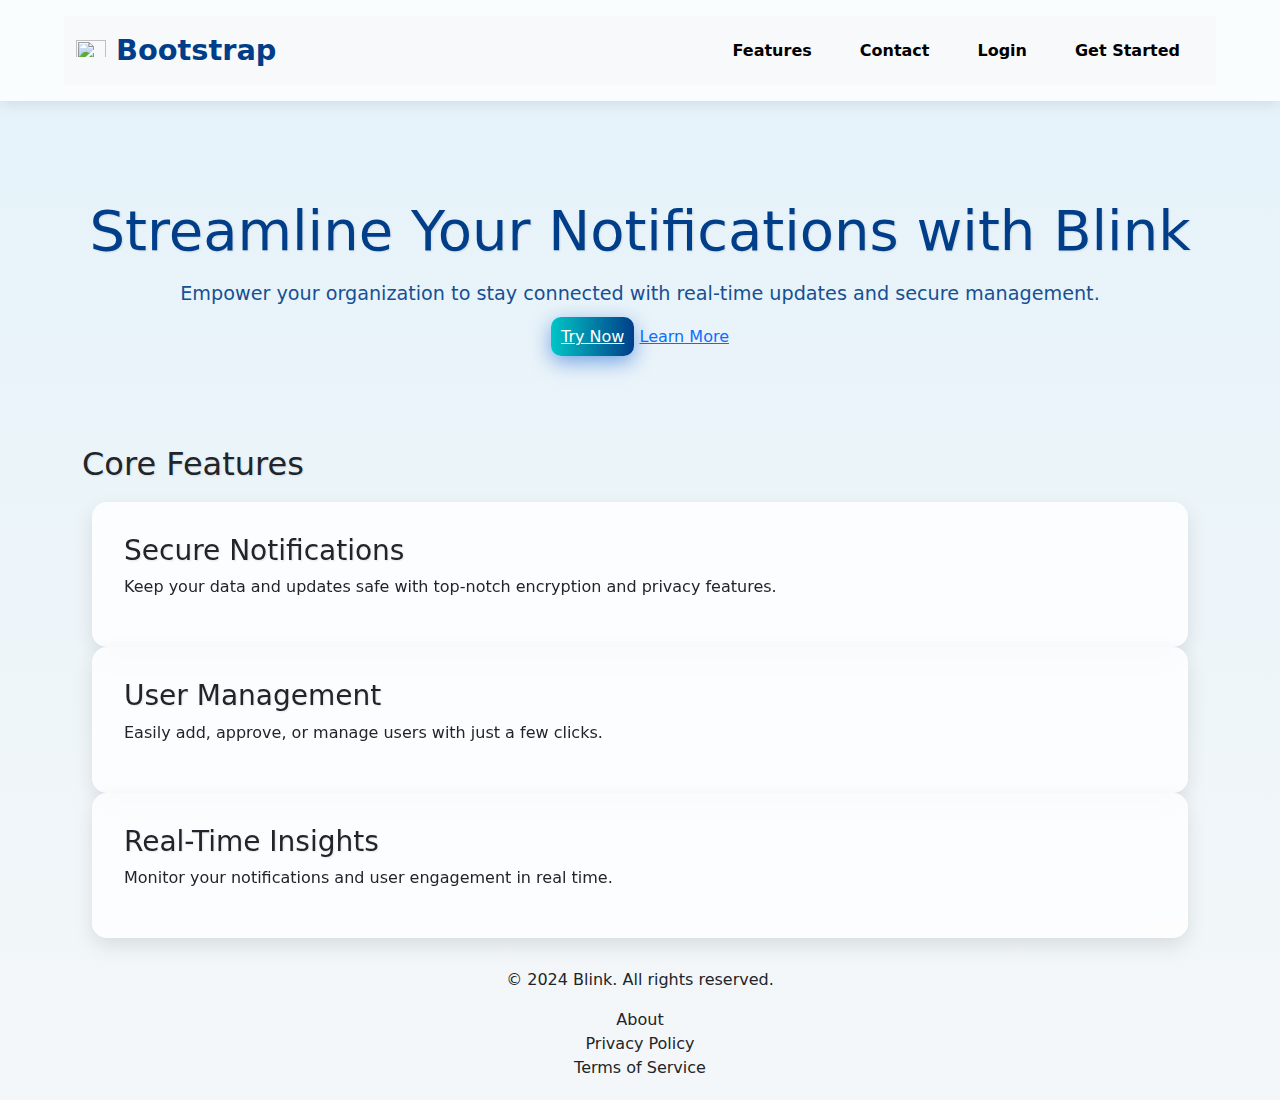
==== index.html @ ff24ed4e "basic home page" ====
<!DOCTYPE html>
<html lang="en">
<head>
  <meta charset="UTF-8">
  <meta name="viewport" content="width=device-width, initial-scale=1.0">
  <title>Blink Admin Portal</title>
  <link rel="stylesheet" href="styles.css">
  <link rel="preconnect" href="https://fonts.googleapis.com">
  <link href="https://fonts.googleapis.com/css2?family=Inter:wght@400;600;700&display=swap" rel="stylesheet">
  <link href="https://cdn.jsdelivr.net/npm/bootstrap@5.3.3/dist/css/bootstrap.min.css" rel="stylesheet" integrity="sha384-QWTKZyjpPEjISv5WaRU9OFeRpok6YctnYmDr5pNlyT2bRjXh0JMhjY6hW+ALEwIH" crossorigin="anonymous">

</head>
<body>
  <header class="header">
    <div class="container1">
      <nav class="navbar navbar-expand-lg bg-body-tertiary">
        <div class="container-fluid">
          <a class="navbar-brand logo" href="#">
            <img src="" width="30" height="24" class="d-inline-block align-text-top">
            Bootstrap
          </a>
          

          <button class="navbar-toggler" type="button" data-bs-toggle="collapse" 
                  data-bs-target="#navbarNav" aria-controls="navbarNav" 
                  aria-expanded="false" aria-label="Toggle navigation">
            <span class="navbar-toggler-icon"></span>
          </button>
          
          <div class="collapse navbar-collapse justify-content-end" id="navbarNav">
            <ul class="navbar-nav">
              <li class="nav-item">
                <a class="nav-link active" aria-current="page" href="#">Features</a>
              </li>
              <li class="nav-item">
                <a class="nav-link active " href="#">Contact</a>
              </li>
              <li class="nav-item">
                <a class="nav-link active" href="#">Login</a>
              </li>
              <li class="nav-item active">
                <a class="nav-link active" href="#  ">Get Started</a>
              </li>
            </ul>
          </div>
        </div>
      </nav>
    </div>
  </header>
    </div>
  </header>

  <section class="hero">
    <div class="container">
      <div class="hero-content">
        <h1>Streamline Your Notifications with Blink</h1>
        <p>Empower your organization to stay connected with real-time updates and secure management.</p>
        <div class="hero-buttons">
          <a  href="#signup" class="btnn primary hero-subtext">Try Now</a>
          <a href="#features" class="btnn">Learn More</a>
        </div>
      </div>
    </div>
    <div class="parallax-bg"></div>
  </section>

  <section class="features" id="features">
    <div class="container">
      <h2>Core Features</h2>
      <div class="feature-grid">
        <div class="feature glass">
          <h3>Secure Notifications</h3>
          <p>Keep your data and updates safe with top-notch encryption and privacy features.</p>
        </div>
        <div class="feature glass">
          <h3>User Management</h3>
          <p>Easily add, approve, or manage users with just a few clicks.</p>
        </div>
        <div class="feature glass">
          <h3>Real-Time Insights</h3>
          <p>Monitor your notifications and user engagement in real time.</p>
        </div>
      </div>
    </div>
  </section>

  <footer align="center">
    <div class="container">
      <p>&copy; 2024 Blink. All rights reserved.</p>
      <div class="footer-links">
        <a  class="nav-link" href="#about">About</a>
        <a  class="nav-link" href="#privacy">Privacy Policy</a>
        <a  class="nav-link" href="#terms">Terms of Service</a>
      </div>
    </div>
  </footer>



















































  <script src="https://cdn.jsdelivr.net/npm/bootstrap@5.3.3/dist/js/bootstrap.bundle.min.js" integrity="sha384-YvpcrYf0tY3lHB60NNkmXc5s9fDVZLESaAA55NDzOxhy9GkcIdslK1eN7N6jIeHz" crossorigin="anonymous"></script>
</body>
</html>
---- styles.css ----
body {
  font-family: 'Inter', sans-serif;
  margin: 0;
  padding: 0;
  line-height: 1.6;
  color: #333333;
  background: linear-gradient(180deg, #E4F2FA 0%, #F4F7F9 100%);
  overflow-x: hidden;
}
a {
  text-decoration: dotted;
}
.container {
  width: 90%;
  max-width: 1200px;
  margin: 0 auto;
}
.container1 {
  width: 90%;
  max-width: 1200px;
  margin: 0 auto;
  display: flex;
  justify-content: space-around;
}

h1, h2, h3 {
  margin: 0;
  color: #003E89;
  text-shadow: 1px 1px 2px rgba(0, 0, 0, 0.1);
}

nav ul li {
  list-style: none;
}
nav ul {
  display: flex;
}
.header {
  background: rgba(255, 255, 255, 0.8);
  backdrop-filter: blur(10px);
  padding: 1rem 0;
  position: sticky;
  top: 0;
  z-index: 1000;
  box-shadow: 0 2px 15px rgba(0, 0, 0, 0.1);
}

.header .logo {
  font-size: 1.8rem;
  font-weight: 700;
  color: #003E89;
  transition: transform 0.3s ease;
}

.header .logo:hover {
  transform: scale(1.1);
}

.header .nav a {
  margin: 0 1rem;
  font-weight: 600;
  padding: 0.5rem 1rem;
  position: relative;
  display: inline-block;
}

.header .nav a::after {
  content: '';
  position: absolute;
  left: 0;
  bottom: -5px;
  width: 0;
  height: 2px;
  background: #00C6C6;
  transition: width 0.3s ease;
}

.header .nav a:hover::after {
  width: 100%;
}

.header .btnn {
  padding: 0.5rem 1.5rem;
  border-radius: 30px;
  font-weight: 600;
  cursor: pointer;
  transition: all 0.3s ease;
}

.header .btnn.primary {
  background: linear-gradient(90deg, #00C6C6, #003E89);
  color: #FFFFFF;
  box-shadow: 0 4px 15px rgba(0, 85, 210, 0.3);
}

.header .btnn:hover {
  transform: translateY(-2px);
}

.hero {
  text-align: center;
  padding: 6rem 1rem;
  position: relative;
  color: #003E89;
  clip-path: ellipse(100% 80% at 50% 20%);
}
.hero-subtext{
  padding: 10px;
  color: white;
  border-radius: 10px;
}
.hero-content {
  position: relative;
  z-index: 2;
}

.hero h1 {
  font-size: 3.5rem;
  line-height: 1.2;
  animation: fadeInDown 1s ease-in-out;
}

.hero p {
  margin: 1rem 0;
  font-size: 1.2rem;
  opacity: 0.9;
  animation: fadeInUp 1s ease-in-out;
}

.hero-buttons .btnn.primary {
  background: linear-gradient(90deg, #00C6C6, #003E89);
  box-shadow: 0 6px 20px rgba(0, 85, 210, 0.5);
}

.parallax-bg {
  position: absolute;
  top: 0;
  left: 0;
  width: 100%;
  height: 100%;
  background: url('background.jpg') no-repeat center center / cover;
  z-index: 1;
  animation: parallaxMove 15s infinite alternate ease-in-out;
}

.features .glass {
  background: rgba(255, 255, 255, 0.8);
  backdrop-filter: blur(15px);
  border-radius: 15px;
  padding: 2rem;
  box-shadow: 0 8px 20px rgba(0, 0, 0, 0.1);
  
}

.features .glass:hover {
  transform: translateY(-10px);
  box-shadow: 0 15px 30px rgba(0, 0, 0, 0.2);
  padding: 1.5rem;
}
.feature-grid{
  padding: 10px;
}
footer{
  display: flex;
  justify-content: center;
  align-items: center;
  padding: 20px;
}
.header {
  background: rgba(255, 255, 255, 0.8);
  backdrop-filter: blur(10px);
  padding: 1rem 0;
  position: sticky;
  top: 0;
  z-index: 1000;
  box-shadow: 0 2px 15px rgba(0, 0, 0, 0.1);
}

.container1 {
  width: 90%;
  max-width: 1200px;
  margin: 0 auto;
}

.navbar {
  width: 100%;
}

.navbar-brand {
  font-size: 1.8rem;
  font-weight: 700;
  color: #003E89;
  text-decoration: none;
  transition: transform 0.3s ease;
}

.navbar-brand:hover {
  transform: scale(1.1);
}

/* Navigation links */
.navbar-nav {
  margin-left: auto;
}

.nav-link {
  margin: 0 1rem;
  font-weight: 600;
  padding: 0.5rem 1rem;
  position: relative;
  display: inline-block;
  color: #333333;
  text-decoration: none;
}

.nav-link::after {
  content: '';
  position: absolute;
  left: 0;
  bottom: -5px;
  width: 0;
  height: 2px;
  background: #00C6C6;
  transition: width 0.3s ease;
}

.nav-link:hover::after {
  width: 100%;
}

/* Toggle button styles */
.navbar-toggler {
  padding: 0.5rem;
  border: none;
  background: transparent;
  cursor: pointer;
  transition: transform 0.3s ease;
}

.navbar-toggler:focus {
  outline: none;
  box-shadow: none;
}

.navbar-toggler-icon {
  background-image: url("data:image/svg+xml,%3csvg xmlns='http://www.w3.org/2000/svg' viewBox='0 0 30 30'%3e%3cpath stroke='rgba(0, 62, 137, 1)' stroke-linecap='round' stroke-miterlimit='10' stroke-width='2' d='M4 7h22M4 15h22M4 23h22'/%3e%3c/svg%3e");
}

@media (max-width: 991.98px) {
  .navbar-collapse {
    background: rgba(255, 255, 255, 0.95);
    padding: 1rem;
    border-radius: 10px;
    margin-top: 1rem;
    box-shadow: 0 4px 15px rgba(0, 0, 0, 0.1);
  }

  .nav-link {
    padding: 0.75rem 1rem;
    margin: 0.25rem 0;
  }

  .nav-link::after {
    bottom: 5px;
  }
}

.navbar-collapse {
  transition: all 0.3s ease-in-out;
}

.nav-link.active {
  color: #003E89;
  font-weight: 700;
}

.nav-link.btn {
  padding: 0.5rem 1.5rem;
  border-radius: 30px;
  font-weight: 600;
  cursor: pointer;
  transition: all 0.3s ease;
  background: linear-gradient(90deg, #00C6C6, #003E89);
  color: #FFFFFF;
  box-shadow: 0 4px 15px rgba(0, 85, 210, 0.3);
}

.nav-link.btn:hover {
  transform: translateY(-2px);
}
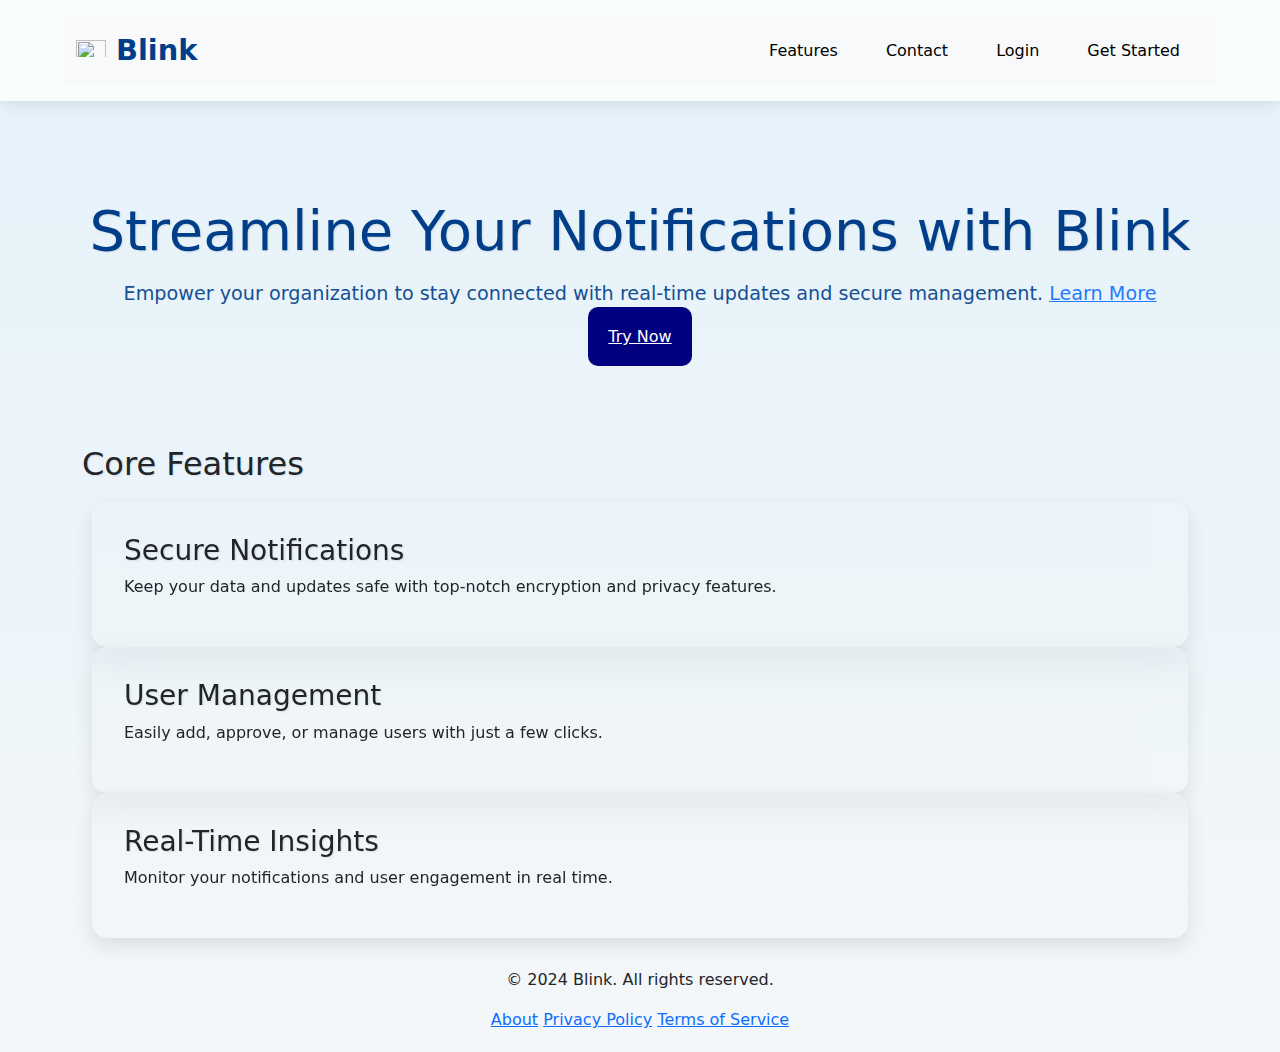
==== commit 3bba8cb0: "added login and signup page" ====
--- a/index.html
+++ b/index.html
@@ -18,7 +18,7 @@
         <div class="container-fluid">
           <a class="navbar-brand logo" href="#">
             <img src="" width="30" height="24" class="d-inline-block align-text-top">
-            Bootstrap
+            Blink
           </a>
           
 
@@ -33,20 +33,20 @@
               <li class="nav-item">
                 <a class="nav-link active" aria-current="page" href="#">Features</a>
               </li>
-              <li class="nav-item">
+              <li class="nav-itm">
                 <a class="nav-link active " href="#">Contact</a>
               </li>
               <li class="nav-item">
-                <a class="nav-link active" href="#">Login</a>
+                <a class="nav-link active" href="login.html">Login</a>
               </li>
               <li class="nav-item active">
                 <a class="nav-link active" href="#  ">Get Started</a>
               </li>
             </ul>
           </div>
-        </div>
       </nav>
     </div>
+  </div>
   </header>
     </div>
   </header>
@@ -55,10 +55,10 @@
     <div class="container">
       <div class="hero-content">
         <h1>Streamline Your Notifications with Blink</h1>
-        <p>Empower your organization to stay connected with real-time updates and secure management.</p>
+        <p>Empower your organization to stay connected with real-time updates and secure management.
+          <a href="#features" class="btnn">Learn More</a></p>
         <div class="hero-buttons">
-          <a  href="#signup" class="btnn primary hero-subtext">Try Now</a>
-          <a href="#features" class="btnn">Learn More</a>
+          <a  href="signup.html" class="btnn  hero-subtext">Try Now</a>
         </div>
       </div>
     </div>
@@ -89,9 +89,9 @@
     <div class="container">
       <p>&copy; 2024 Blink. All rights reserved.</p>
       <div class="footer-links">
-        <a  class="nav-link" href="#about">About</a>
-        <a  class="nav-link" href="#privacy">Privacy Policy</a>
-        <a  class="nav-link" href="#terms">Terms of Service</a>
+        <a href="#about">About</a>
+        <a href="#privacy">Privacy Policy</a>
+        <a href="#terms">Terms of Service</a>
       </div>
     </div>
   </footer>
--- a/styles.css
+++ b/styles.css
@@ -7,9 +7,7 @@
   background: linear-gradient(180deg, #E4F2FA 0%, #F4F7F9 100%);
   overflow-x: hidden;
 }
-a {
-  text-decoration: dotted;
-}
+
 .container {
   width: 90%;
   max-width: 1200px;
@@ -54,17 +52,20 @@
 
 .header .logo:hover {
   transform: scale(1.1);
-}
-
-.header .nav a {
+  color: #003E89;
+
+}
+
+.header .nav {
   margin: 0 1rem;
-  font-weight: 600;
+  font-weight: 300;
   padding: 0.5rem 1rem;
   position: relative;
   display: inline-block;
-}
-
-.header .nav a::after {
+  color: #003E89;
+}
+
+.header .nav::after {
   content: '';
   position: absolute;
   left: 0;
@@ -75,7 +76,7 @@
   transition: width 0.3s ease;
 }
 
-.header .nav a:hover::after {
+.header .nav:hover::after {
   width: 100%;
 }
 
@@ -85,11 +86,12 @@
   font-weight: 600;
   cursor: pointer;
   transition: all 0.3s ease;
+  color: navy;
 }
 
 .header .btnn.primary {
   background: linear-gradient(90deg, #00C6C6, #003E89);
-  color: #FFFFFF;
+  /* color: #FFFFFF; */
   box-shadow: 0 4px 15px rgba(0, 85, 210, 0.3);
 }
 
@@ -105,9 +107,14 @@
   clip-path: ellipse(100% 80% at 50% 20%);
 }
 .hero-subtext{
-  padding: 10px;
-  color: white;
+  padding: 20px;
+  background-color: navy;
+  color: #FFFFFF;
   border-radius: 10px;
+}
+.hero-subtext:hover{
+  color: navy;
+  background-color:transparent;
 }
 .hero-content {
   position: relative;
@@ -144,7 +151,7 @@
 }
 
 .features .glass {
-  background: rgba(255, 255, 255, 0.8);
+  /* background: rgba(255, 255, 255, 0.8); */
   backdrop-filter: blur(15px);
   border-radius: 15px;
   padding: 2rem;
@@ -271,7 +278,7 @@
 
 .nav-link.active {
   color: #003E89;
-  font-weight: 700;
+  /* font-weight: 700; */
 }
 
 .nav-link.btn {
